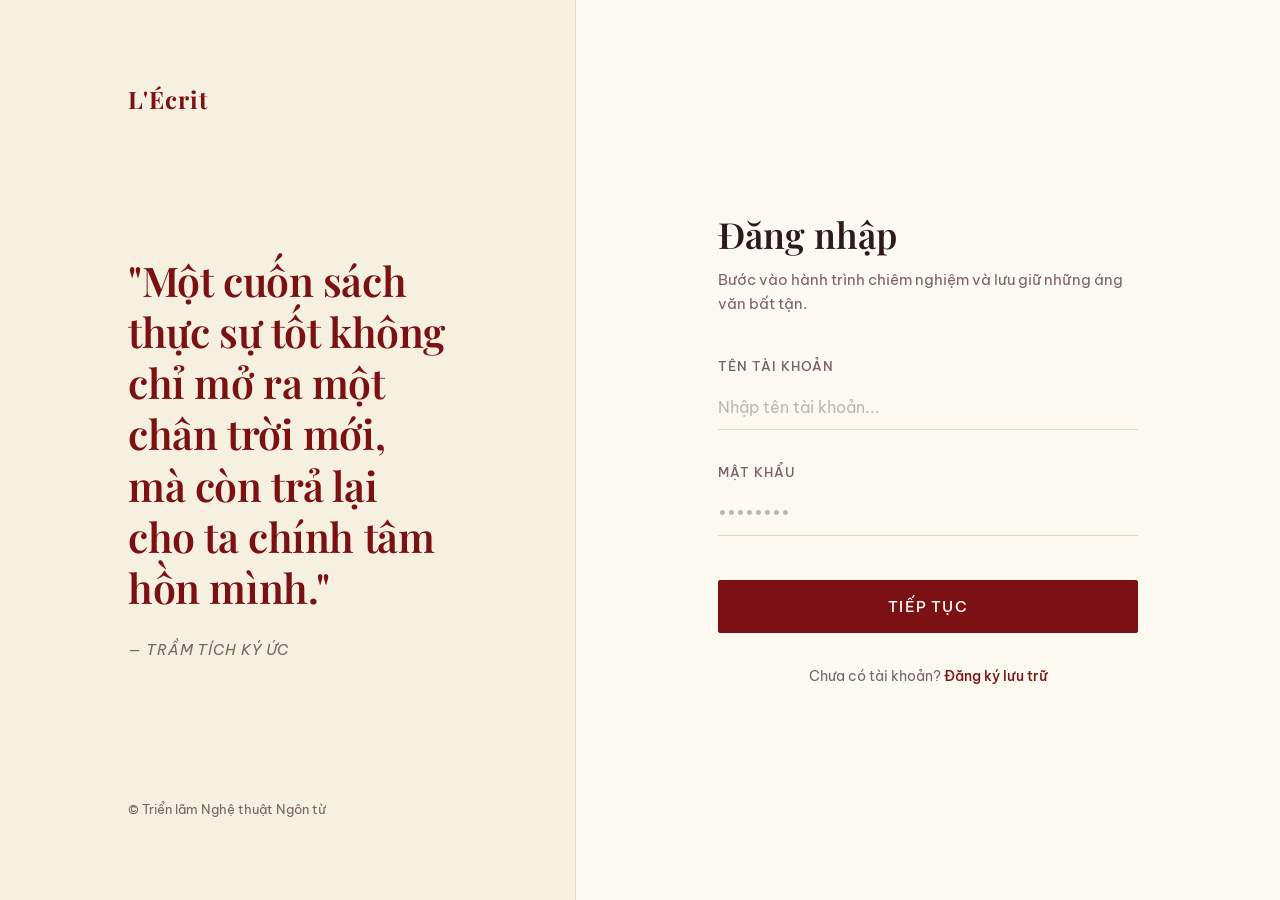
==== auth.html @ 05639f06 "add hinh anh - profile - login" ====
<!doctype html>
<html lang="vi">
  <head>
    <meta charset="UTF-8" />
    <meta name="viewport" content="width=device-width, initial-scale=1.0" />
    <title>Đăng nhập — Triển lãm Nghệ thuật Ngôn từ</title>

    <!-- Google Fonts: Playfair Display & Be Vietnam Pro -->
    <link rel="preconnect" href="https://fonts.googleapis.com" />
    <link rel="preconnect" href="https://fonts.gstatic.com" crossorigin />
    <link
      href="https://fonts.googleapis.com/css2?family=Be+Vietnam+Pro:ital,wght@0,300;0,400;0,500;0,600;1,400&family=Playfair+Display:ital,wght@0,400;0,600;0,700;1,400&display=swap"
      rel="stylesheet"
    />

    <style>
      /* ==========================================================================
       DESIGN TOKENS & RESET
       ========================================================================== */
      :root {
        --clr-bg-main: #f6f0e0; /* Lemon Cream - Nền toàn trang */
        --clr-surface: #fcf9f0; /* Trắng ấm - Nền bề mặt form */
        --clr-primary: #7b1113; /* Red Wine - Điểm nhấn chính */
        --clr-primary-dark: #52090c; /* Red Wine Dark - Hover */
        --clr-text-main: #2d1a1a; /* Nâu đỏ sẫm - Chữ chính */
        --clr-text-muted: #7a6363; /* Nâu nhạt - Nhãn & trích dẫn phụ */
        --clr-border: #e3d8c3; /* Viền mỏng */

        --font-heading: "Playfair Display", Georgia, serif;
        --font-body:
          "Be Vietnam Pro", -apple-system, BlinkMacSystemFont, sans-serif;
      }

      *,
      *::before,
      *::after {
        box-sizing: border-box;
        margin: 0;
        padding: 0;
      }

      body {
        font-family: var(--font-body);
        color: var(--clr-text-main);
        background-color: var(--clr-bg-main);
        line-height: 1.6;
        -webkit-font-smoothing: antialiased;
        overflow-x: hidden;
      }

      /* ==========================================================================
       SPLIT-SCREEN AUTH CONTAINER
       ========================================================================== */
      .auth-container {
        display: flex;
        min-height: 100vh;
        width: 100vw;
      }

      /* --- Khối Trái (Quote nghệ thuật - 45%) --- */
      .auth-quote-panel {
        flex: 0 0 45%;
        background-color: var(--clr-bg-main);
        padding: 80px 10%;
        display: flex;
        flex-direction: column;
        justify-content: space-between;
        border-right: 1px solid var(--clr-border);
      }

      .brand-back-link {
        font-family: var(--font-heading);
        font-size: 1.5rem;
        font-weight: 700;
        color: var(--clr-primary);
        text-decoration: none;
        letter-spacing: 0.04em;
        align-self: flex-start;
      }

      .quote-wrapper {
        margin: auto 0;
      }

      .editorial-quote {
        font-family: var(--font-heading);
        font-size: clamp(2rem, 3.2vw, 3rem);
        font-weight: 600;
        line-height: 1.25;
        color: var(--clr-primary);
        text-align: left;
        margin-bottom: 24px;
        letter-spacing: -0.01em;
      }

      .quote-author {
        font-family: var(--font-body);
        font-size: 0.9375rem;
        color: var(--clr-text-muted);
        letter-spacing: 0.06em;
        text-transform: uppercase;
      }

      .panel-footer-text {
        font-size: 0.8125rem;
        color: var(--clr-text-muted);
      }

      /* --- Khối Phải (Form - 55%) --- */
      .auth-form-panel {
        flex: 0 0 55%;
        background-color: var(--clr-surface);
        display: flex;
        align-items: center;
        justify-content: center;
        padding: 60px 10%;
      }

      .auth-form-wrapper {
        width: 100%;
        max-width: 420px;
      }

      .form-header {
        margin-bottom: 40px;
      }

      .form-title {
        font-family: var(--font-heading);
        font-size: 2.25rem;
        font-weight: 600;
        color: var(--clr-text-main);
        margin-bottom: 12px;
        line-height: 1.2;
      }

      .form-subtitle {
        font-size: 0.9375rem;
        color: var(--clr-text-muted);
      }

      /* --- Form Elements --- */
      .form-group {
        margin-bottom: 32px;
        display: flex;
        flex-direction: column;
      }

      .form-label {
        font-size: 0.8125rem;
        font-weight: 500;
        text-transform: uppercase;
        letter-spacing: 0.08em;
        color: var(--clr-text-muted);
        margin-bottom: 8px;
      }

      .form-input {
        font-family: var(--font-body);
        font-size: 1rem;
        color: var(--clr-text-main);
        background-color: transparent;
        border: none;
        border-bottom: 1px solid var(--clr-border);
        border-radius: 0; /* Anti-AI: Tuyệt đối không bo tròn */
        padding: 12px 0;
        outline: none;
        transition: border-color 0.3s ease;
      }

      .form-input::placeholder {
        color: rgba(122, 99, 99, 0.45);
      }

      .form-input:focus {
        border-bottom-color: var(--clr-primary);
      }

      /* Nút Submit sắc sảo */
      .btn-submit {
        font-family: var(--font-body);
        font-size: 0.9375rem;
        font-weight: 500;
        letter-spacing: 0.08em;
        text-transform: uppercase;
        color: #ffffff;
        background-color: var(--clr-primary);
        border: 1px solid var(--clr-primary);
        border-radius: 2px; /* Bo góc tối đa 2px theo quy chuẩn */
        padding: 16px 24px;
        width: 100%;
        cursor: pointer;
        transition:
          background-color 0.3s ease,
          border-color 0.3s ease;
        margin-top: 12px;
      }

      .btn-submit:hover {
        background-color: var(--clr-primary-dark);
        border-color: var(--clr-primary-dark);
      }

      .form-footer {
        margin-top: 32px;
        text-align: center;
        font-size: 0.875rem;
        color: var(--clr-text-muted);
      }

      .form-footer a {
        color: var(--clr-primary);
        text-decoration: none;
        font-weight: 500;
        transition: color 0.2s ease;
      }

      .form-footer a:hover {
        color: var(--clr-primary-dark);
        text-decoration: underline;
      }

      /* ==========================================================================
       RESPONSIVE DESIGN (MOBILE - DƯỚI 768PX)
       ========================================================================== */
      @media (max-width: 768px) {
        .auth-quote-panel {
          display: none; /* Ẩn hoàn toàn khối trái */
        }

        .auth-form-panel {
          flex: 0 0 100%; /* Khối phải chiếm 100% chiều rộng */
          width: 100%;
          padding: 60px 8%;
          min-height: 100vh;
        }

        .auth-form-wrapper {
          max-width: 100%;
        }
      }
    </style>
  </head>
  <body>
    <main class="auth-container">
      <!-- KHỐI TRÁI: Trích dẫn văn học nghệ thuật (45%) -->
      <aside class="auth-quote-panel">
        <a href="index.html" class="brand-back-link">L'Écrit</a>

        <div class="quote-wrapper">
          <blockquote class="editorial-quote">
            "Một cuốn sách thực sự tốt không chỉ mở ra một chân trời mới, mà còn
            trả lại cho ta chính tâm hồn mình."
          </blockquote>
          <cite class="quote-author">— Trầm tích ký ức</cite>
        </div>

        <p class="panel-footer-text">© Triển lãm Nghệ thuật Ngôn từ</p>
      </aside>

      <!-- KHỐI PHẢI: Form Đăng nhập (55%) -->
      <section class="auth-form-panel">
        <div class="auth-form-wrapper">
          <header class="form-header">
            <h2 class="form-title">Đăng nhập</h2>
            <p class="form-subtitle">
              Bước vào hành trình chiêm nghiệm và lưu giữ những áng văn bất tận.
            </p>
          </header>

          <form id="login-form" novalidate>
            <div class="form-group">
              <label for="username-input" class="form-label"
                >Tên tài khoản</label
              >
              <input
                type="text"
                id="username-input"
                name="username"
                class="form-input"
                placeholder="Nhập tên tài khoản..."
                autocomplete="username"
                required
              />
            </div>

            <div class="form-group">
              <label for="password-input" class="form-label">Mật khẩu</label>
              <input
                type="password"
                id="password-input"
                name="password"
                class="form-input"
                placeholder="••••••••"
                autocomplete="current-password"
                required
              />
            </div>

            <button type="submit" class="btn-submit">Tiếp tục</button>

            <footer class="form-footer">
              <p>Chưa có tài khoản? <a href="#">Đăng ký lưu trữ</a></p>
            </footer>
          </form>
        </div>
      </section>
    </main>
  </body>
  <script>
    /* ==========================================================================
       AUTH SCRIPT: GIẢ LẬP ĐĂNG NHẬP BẰNG LOCALSTORAGE
       ========================================================================== */
    document.addEventListener("DOMContentLoaded", () => {
      const loginForm = document.getElementById("login-form");
      const usernameInput = document.getElementById("username-input");

      if (!loginForm || !usernameInput) return;

      loginForm.addEventListener("submit", (e) => {
        e.preventDefault();

        const username = usernameInput.value.trim();
        if (!username) {
          usernameInput.focus();
          return;
        }

        // Lưu thông tin người dùng vào localStorage
        const userObj = {
          name: username,
          loggedInAt: new Date().toISOString(),
        };
        localStorage.setItem("currentUser", JSON.stringify(userObj));

        // Chuyển hướng về trang chủ
        window.location.href = "index.html";
      });
    });
    /* ==========================================================================
       AUTH SCRIPT: GIẢ LẬP ĐĂNG NHẬP BẰNG LOCALSTORAGE
       ========================================================================== */
    document.addEventListener("DOMContentLoaded", () => {
      const loginForm = document.getElementById("login-form");
      const usernameInput = document.getElementById("username-input");

      if (!loginForm || !usernameInput) return;

      loginForm.addEventListener("submit", (e) => {
        e.preventDefault();

        const username = usernameInput.value.trim();
        if (!username) {
          usernameInput.focus();
          return;
        }

        // Lưu thông tin người dùng vào localStorage
        const userObj = {
          name: username,
          loggedInAt: new Date().toISOString(),
        };
        localStorage.setItem("currentUser", JSON.stringify(userObj));

        // Chuyển hướng về trang chủ
        window.location.href = "index.html";
      });
    });
  </script>
</html>
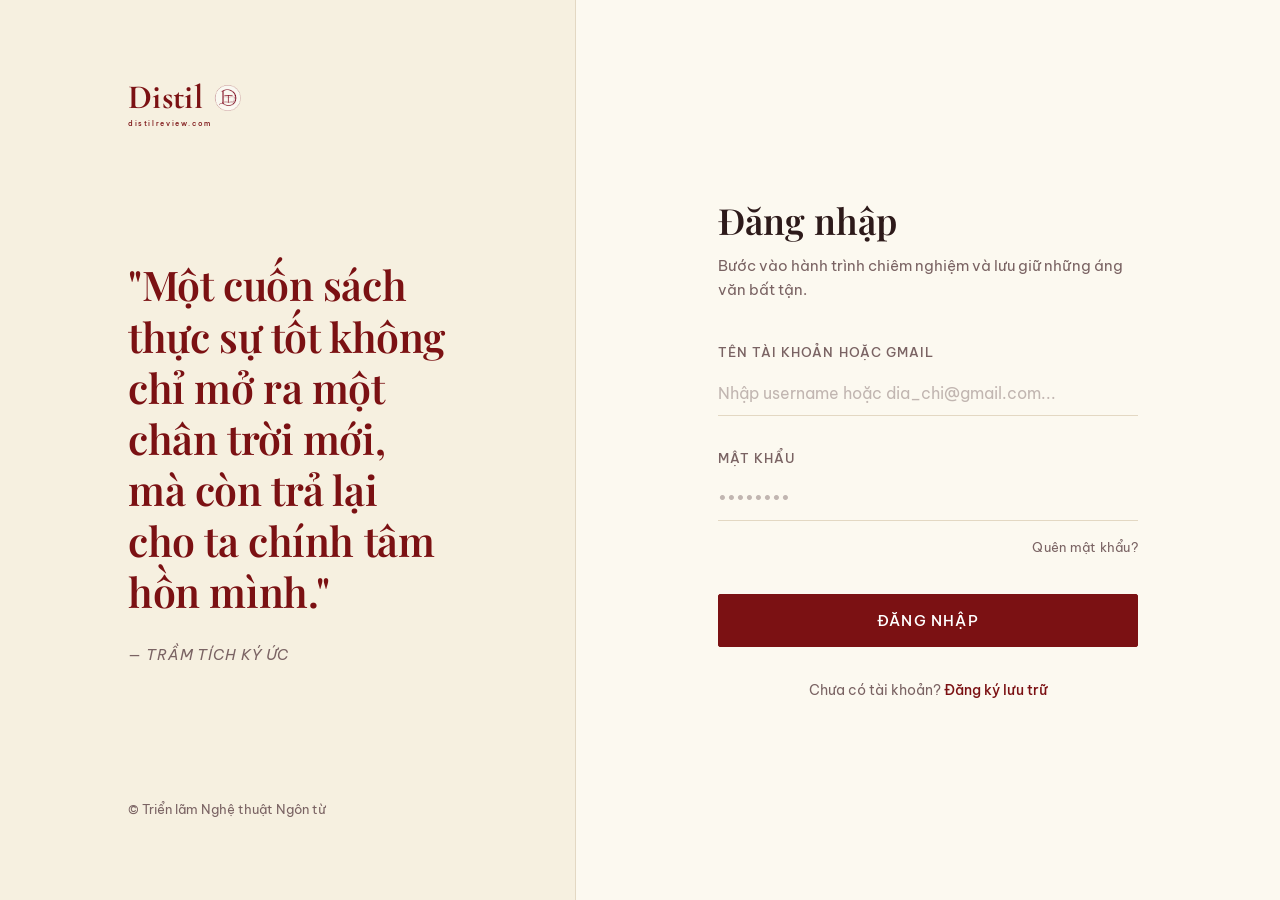
==== commit dbff1ae3: "update final exam task 4" ====
--- a/auth.html
+++ b/auth.html
@@ -9,7 +9,7 @@
     <link rel="preconnect" href="https://fonts.googleapis.com" />
     <link rel="preconnect" href="https://fonts.gstatic.com" crossorigin />
     <link
-      href="https://fonts.googleapis.com/css2?family=Be+Vietnam+Pro:ital,wght@0,300;0,400;0,500;0,600;1,400&family=Playfair+Display:ital,wght@0,400;0,600;0,700;1,400&display=swap"
+      href="https://fonts.googleapis.com/css2?family=Be+Vietnam+Pro:ital,wght@0,300;0,400;0,500;0,600;1,400&family=Cormorant+Garamond:ital,wght@0,400;0,600;0,700;1,400&family=Playfair+Display:ital,wght@0,400;0,600;0,700;1,400&display=swap"
       rel="stylesheet"
     />
 
@@ -68,14 +68,57 @@
         border-right: 1px solid var(--clr-border);
       }
 
-      .brand-back-link {
-        font-family: var(--font-heading);
-        font-size: 1.5rem;
+      .brand-logo {
+        display: flex;
+        flex-direction: column;
+        align-items: flex-start;
+        text-decoration: none;
+        margin: 0;
+        padding: 0;
+        align-self: flex-start;
+        transition: opacity 0.25s ease;
+      }
+
+      .brand-logo:hover {
+        opacity: 0.85;
+      }
+
+      .logo-brand-row {
+        display: flex;
+        align-items: center;
+        gap: 10px;
+      }
+
+      .logo-name {
+        font-family: "Cormorant Garamond", serif;
+        font-size: 2.125rem;
         font-weight: 700;
         color: var(--clr-primary);
-        text-decoration: none;
-        letter-spacing: 0.04em;
-        align-self: flex-start;
+        line-height: 1;
+        letter-spacing: 0.01em;
+      }
+
+      .brand-logo-img {
+        height: 36px;
+        width: auto;
+        object-fit: contain;
+        display: block;
+        transition: transform 0.3s ease;
+      }
+
+      .brand-logo:hover .brand-logo-img {
+        transform: scale(1.05);
+      }
+
+      .logo-domain {
+        font-family: var(--font-body);
+        font-size: 0.46rem;
+        font-weight: 500;
+        color: var(--clr-primary);
+        text-transform: lowercase;
+        letter-spacing: 0.22em;
+        line-height: 1;
+        margin-top: 4px;
       }
 
       .quote-wrapper {
@@ -220,6 +263,63 @@
         text-decoration: underline;
       }
 
+      /* Liên kết trợ giúp & Quên mật khẩu */
+      .form-help-row {
+        display: flex;
+        justify-content: flex-end;
+        margin-top: -16px;
+        margin-bottom: 24px;
+      }
+
+      .forgot-link {
+        font-size: 0.8125rem;
+        color: var(--clr-text-muted);
+        text-decoration: none;
+        letter-spacing: 0.02em;
+        transition: color 0.2s ease;
+      }
+
+      .forgot-link:hover {
+        color: var(--clr-primary);
+        text-decoration: underline;
+      }
+
+      /* Khối thông báo lỗi / thành công chuẩn Editorial */
+      .auth-alert {
+        display: none;
+        padding: 12px 16px;
+        border-radius: 2px;
+        font-size: 0.875rem;
+        line-height: 1.5;
+        margin-bottom: 24px;
+        transition: opacity 0.25s ease;
+      }
+
+      .auth-alert.is-visible {
+        display: block;
+      }
+
+      .auth-alert-error {
+        background-color: #fbf0ee;
+        border: 1px solid var(--clr-primary);
+        color: var(--clr-primary);
+      }
+
+      .auth-alert-success {
+        background-color: #f2f7f2;
+        border: 1px solid #2d6a4f;
+        color: #1b4332;
+      }
+
+      /* Chuyển đổi mượt mà giữa Đăng nhập và Đăng ký */
+      .auth-view {
+        transition: opacity 0.3s ease, transform 0.3s ease;
+      }
+
+      .auth-view.is-hidden {
+        display: none;
+      }
+
       /* ==========================================================================
        RESPONSIVE DESIGN (MOBILE - DƯỚI 768PX)
        ========================================================================== */
@@ -245,7 +345,17 @@
     <main class="auth-container">
       <!-- KHỐI TRÁI: Trích dẫn văn học nghệ thuật (45%) -->
       <aside class="auth-quote-panel">
-        <a href="index.html" class="brand-back-link">L'Écrit</a>
+        <a href="index.html" class="brand-logo" aria-label="Trở về trang chủ Distil">
+          <div class="logo-brand-row">
+            <span class="logo-name">Distil</span>
+            <img
+              src="images/LogoTD.PNG"
+              alt="Distil Logo"
+              class="brand-logo-img"
+            />
+          </div>
+          <span class="logo-domain">distilreview.com</span>
+        </a>
 
         <div class="quote-wrapper">
           <blockquote class="editorial-quote">
@@ -261,110 +371,663 @@
       <!-- KHỐI PHẢI: Form Đăng nhập (55%) -->
       <section class="auth-form-panel">
         <div class="auth-form-wrapper">
-          <header class="form-header">
-            <h2 class="form-title">Đăng nhập</h2>
-            <p class="form-subtitle">
-              Bước vào hành trình chiêm nghiệm và lưu giữ những áng văn bất tận.
-            </p>
-          </header>
-
-          <form id="login-form" novalidate>
-            <div class="form-group">
-              <label for="username-input" class="form-label"
-                >Tên tài khoản</label
-              >
-              <input
-                type="text"
-                id="username-input"
-                name="username"
-                class="form-input"
-                placeholder="Nhập tên tài khoản..."
-                autocomplete="username"
-                required
-              />
-            </div>
-
-            <div class="form-group">
-              <label for="password-input" class="form-label">Mật khẩu</label>
-              <input
-                type="password"
-                id="password-input"
-                name="password"
-                class="form-input"
-                placeholder="••••••••"
-                autocomplete="current-password"
-                required
-              />
-            </div>
-
-            <button type="submit" class="btn-submit">Tiếp tục</button>
-
-            <footer class="form-footer">
-              <p>Chưa có tài khoản? <a href="#">Đăng ký lưu trữ</a></p>
-            </footer>
-          </form>
+          <!-- VIEW 1: FORM ĐĂNG NHẬP -->
+          <div id="login-view" class="auth-view">
+            <header class="form-header">
+              <h2 class="form-title">Đăng nhập</h2>
+              <p class="form-subtitle">
+                Bước vào hành trình chiêm nghiệm và lưu giữ những áng văn bất tận.
+              </p>
+            </header>
+
+            <div id="login-alert" class="auth-alert" role="alert"></div>
+
+            <form id="login-form" novalidate>
+              <div class="form-group">
+                <label for="username-input" class="form-label"
+                  >Tên tài khoản hoặc Gmail</label
+                >
+                <input
+                  type="text"
+                  id="username-input"
+                  name="username"
+                  class="form-input"
+                  placeholder="Nhập username hoặc dia_chi@gmail.com..."
+                  autocomplete="username"
+                  required
+                />
+              </div>
+
+              <div class="form-group">
+                <label for="password-input" class="form-label">Mật khẩu</label>
+                <input
+                  type="password"
+                  id="password-input"
+                  name="password"
+                  class="form-input"
+                  placeholder="••••••••"
+                  autocomplete="current-password"
+                  required
+                />
+              </div>
+
+              <div class="form-help-row">
+                <a href="#" id="go-to-forgot" class="forgot-link">Quên mật khẩu?</a>
+              </div>
+
+              <button type="submit" class="btn-submit">Đăng nhập</button>
+
+              <footer class="form-footer">
+                <p>
+                  Chưa có tài khoản?
+                  <a href="#" id="go-to-register">Đăng ký lưu trữ</a>
+                </p>
+              </footer>
+            </form>
+          </div>
+
+          <!-- VIEW 2: FORM ĐĂNG KÝ -->
+          <div id="register-view" class="auth-view is-hidden">
+            <header class="form-header">
+              <h2 class="form-title">Đăng ký tài khoản</h2>
+              <p class="form-subtitle">
+                Khởi tạo không gian riêng để lưu giữ những áng văn bạn yêu quý.
+              </p>
+            </header>
+
+            <div id="register-alert" class="auth-alert" role="alert"></div>
+
+            <form id="register-form" novalidate>
+              <div class="form-group">
+                <label for="reg-username-input" class="form-label"
+                  >Tên tài khoản</label
+                >
+                <input
+                  type="text"
+                  id="reg-username-input"
+                  name="reg-username"
+                  class="form-input"
+                  placeholder="Chọn tên tài khoản..."
+                  autocomplete="username"
+                  required
+                />
+              </div>
+
+              <div class="form-group">
+                <label for="reg-email-input" class="form-label"
+                  >Email (Gmail)</label
+                >
+                <input
+                  type="email"
+                  id="reg-email-input"
+                  name="reg-email"
+                  class="form-input"
+                  placeholder="dia_chi@gmail.com"
+                  autocomplete="email"
+                  required
+                />
+              </div>
+
+              <div class="form-group">
+                <label for="reg-password-input" class="form-label"
+                  >Mật khẩu</label
+                >
+                <input
+                  type="password"
+                  id="reg-password-input"
+                  name="reg-password"
+                  class="form-input"
+                  placeholder="Nhập mật khẩu (tối thiểu 3 ký tự)..."
+                  autocomplete="new-password"
+                  required
+                />
+              </div>
+
+              <div class="form-group">
+                <label for="reg-confirm-password-input" class="form-label"
+                  >Nhập lại mật khẩu</label
+                >
+                <input
+                  type="password"
+                  id="reg-confirm-password-input"
+                  name="reg-confirm-password"
+                  class="form-input"
+                  placeholder="Xác nhận lại mật khẩu..."
+                  autocomplete="new-password"
+                  required
+                />
+              </div>
+
+              <button type="submit" class="btn-submit">Tạo tài khoản</button>
+
+              <footer class="form-footer">
+                <p>
+                  Đã có tài khoản?
+                  <a href="#" id="go-to-login">Quay lại đăng nhập</a>
+                </p>
+              </footer>
+            </form>
+          </div>
+
+          <!-- VIEW 3: FORM QUÊN MẬT KHẨU -->
+          <div id="forgot-view" class="auth-view is-hidden">
+            <header class="form-header">
+              <h2 class="form-title">Khôi phục mật khẩu</h2>
+              <p class="form-subtitle">
+                Nhập địa chỉ Gmail đã đăng ký để xác minh và thiết lập mật khẩu mới.
+              </p>
+            </header>
+
+            <div id="forgot-alert" class="auth-alert" role="alert"></div>
+
+            <form id="forgot-form" novalidate>
+              <div class="form-group">
+                <label for="forgot-email-input" class="form-label"
+                  >Gmail đã đăng ký</label
+                >
+                <input
+                  type="email"
+                  id="forgot-email-input"
+                  name="forgot-email"
+                  class="form-input"
+                  placeholder="dia_chi@gmail.com"
+                  autocomplete="email"
+                  required
+                />
+              </div>
+
+              <div class="form-group">
+                <label for="forgot-new-password-input" class="form-label"
+                  >Mật khẩu mới</label
+                >
+                <input
+                  type="password"
+                  id="forgot-new-password-input"
+                  name="forgot-new-password"
+                  class="form-input"
+                  placeholder="Nhập mật khẩu mới (tối thiểu 3 ký tự)..."
+                  autocomplete="new-password"
+                  required
+                />
+              </div>
+
+              <div class="form-group">
+                <label for="forgot-confirm-password-input" class="form-label"
+                  >Nhập lại mật khẩu mới</label
+                >
+                <input
+                  type="password"
+                  id="forgot-confirm-password-input"
+                  name="forgot-confirm-password"
+                  class="form-input"
+                  placeholder="Xác nhận lại mật khẩu mới..."
+                  autocomplete="new-password"
+                  required
+                />
+              </div>
+
+              <button type="submit" class="btn-submit">Đặt lại mật khẩu</button>
+
+              <footer class="form-footer">
+                <p>
+                  Đã nhớ mật khẩu?
+                  <a href="#" id="forgot-to-login">Quay lại đăng nhập</a>
+                </p>
+              </footer>
+            </form>
+          </div>
         </div>
       </section>
     </main>
   </body>
   <script>
     /* ==========================================================================
-       AUTH SCRIPT: GIẢ LẬP ĐĂNG NHẬP BẰNG LOCALSTORAGE
+       AUTH SCRIPT: XÁC THỰC ĐĂNG NHẬP, ĐĂNG KÝ, QUÊN MẬT KHẨU & LOCALSTORAGE
        ========================================================================== */
     document.addEventListener("DOMContentLoaded", () => {
+      // Các phần tử View
+      const loginView = document.getElementById("login-view");
+      const registerView = document.getElementById("register-view");
+      const forgotView = document.getElementById("forgot-view");
+
+      const goToRegister = document.getElementById("go-to-register");
+      const goToLogin = document.getElementById("go-to-login");
+      const goToForgot = document.getElementById("go-to-forgot");
+      const forgotToLogin = document.getElementById("forgot-to-login");
+
+      // Login Form elements
       const loginForm = document.getElementById("login-form");
       const usernameInput = document.getElementById("username-input");
-
-      if (!loginForm || !usernameInput) return;
-
-      loginForm.addEventListener("submit", (e) => {
-        e.preventDefault();
-
-        const username = usernameInput.value.trim();
-        if (!username) {
-          usernameInput.focus();
-          return;
+      const passwordInput = document.getElementById("password-input");
+      const loginAlert = document.getElementById("login-alert");
+
+      // Register Form elements
+      const registerForm = document.getElementById("register-form");
+      const regUsernameInput = document.getElementById("reg-username-input");
+      const regEmailInput = document.getElementById("reg-email-input");
+      const regPasswordInput = document.getElementById("reg-password-input");
+      const regConfirmPasswordInput = document.getElementById(
+        "reg-confirm-password-input",
+      );
+      const registerAlert = document.getElementById("register-alert");
+
+      // Forgot Form elements
+      const forgotForm = document.getElementById("forgot-form");
+      const forgotEmailInput = document.getElementById("forgot-email-input");
+      const forgotNewPasswordInput = document.getElementById(
+        "forgot-new-password-input",
+      );
+      const forgotConfirmPasswordInput = document.getElementById(
+        "forgot-confirm-password-input",
+      );
+      const forgotAlert = document.getElementById("forgot-alert");
+
+      // Hàm hiển thị thông báo
+      function showAlert(el, msg, type = "error") {
+        if (!el) return;
+        el.textContent = msg;
+        el.className = `auth-alert is-visible auth-alert-${type}`;
+      }
+
+      function hideAlert(el) {
+        if (!el) return;
+        el.textContent = "";
+        el.className = "auth-alert";
+      }
+
+      // Hàm chuyển đổi giữa các View mượt mà
+      function switchView(targetView) {
+        [loginAlert, registerAlert, forgotAlert].forEach(hideAlert);
+        [loginView, registerView, forgotView].forEach((v) => {
+          if (v) v.classList.add("is-hidden");
+        });
+        if (targetView) targetView.classList.remove("is-hidden");
+      }
+
+      // Kiểm tra định dạng Gmail hợp lệ
+      function isValidGmail(email) {
+        const gmailRegex = /^[a-zA-Z0-9._%+-]+@gmail\.com$/i;
+        return gmailRegex.test(email);
+      }
+
+      // Khởi tạo tài khoản mẫu ban đầu nếu registered_users chưa tồn tại hoặc thiếu Gmail
+      function initSampleUser() {
+        try {
+          const raw = localStorage.getItem("registered_users");
+          let users = raw ? JSON.parse(raw) : [];
+          const adminIdx = users.findIndex(
+            (u) => u.username && u.username.toLowerCase() === "admin",
+          );
+
+          if (adminIdx === -1) {
+            users.unshift({
+              username: "admin",
+              email: "admin@gmail.com",
+              password: "123",
+              createdAt: new Date().toISOString(),
+            });
+            localStorage.setItem("registered_users", JSON.stringify(users));
+          } else if (!users[adminIdx].email) {
+            users[adminIdx].email = "admin@gmail.com";
+            localStorage.setItem("registered_users", JSON.stringify(users));
+          }
+        } catch (e) {
+          console.error("Lỗi khởi tạo registered_users:", e);
         }
-
-        // Lưu thông tin người dùng vào localStorage
-        const userObj = {
-          name: username,
-          loggedInAt: new Date().toISOString(),
-        };
-        localStorage.setItem("currentUser", JSON.stringify(userObj));
-
-        // Chuyển hướng về trang chủ
-        window.location.href = "index.html";
-      });
-    });
-    /* ==========================================================================
-       AUTH SCRIPT: GIẢ LẬP ĐĂNG NHẬP BẰNG LOCALSTORAGE
-       ========================================================================== */
-    document.addEventListener("DOMContentLoaded", () => {
-      const loginForm = document.getElementById("login-form");
-      const usernameInput = document.getElementById("username-input");
-
-      if (!loginForm || !usernameInput) return;
-
-      loginForm.addEventListener("submit", (e) => {
-        e.preventDefault();
-
-        const username = usernameInput.value.trim();
-        if (!username) {
-          usernameInput.focus();
-          return;
-        }
-
-        // Lưu thông tin người dùng vào localStorage
-        const userObj = {
-          name: username,
-          loggedInAt: new Date().toISOString(),
-        };
-        localStorage.setItem("currentUser", JSON.stringify(userObj));
-
-        // Chuyển hướng về trang chủ
-        window.location.href = "index.html";
-      });
+      }
+      initSampleUser();
+
+      // Điều hướng giữa các View
+      if (goToRegister) {
+        goToRegister.addEventListener("click", (e) => {
+          e.preventDefault();
+          switchView(registerView);
+          if (regUsernameInput) regUsernameInput.focus();
+        });
+      }
+
+      if (goToLogin) {
+        goToLogin.addEventListener("click", (e) => {
+          e.preventDefault();
+          switchView(loginView);
+          if (usernameInput) usernameInput.focus();
+        });
+      }
+
+      if (goToForgot) {
+        goToForgot.addEventListener("click", (e) => {
+          e.preventDefault();
+          switchView(forgotView);
+          if (forgotEmailInput) forgotEmailInput.focus();
+        });
+      }
+
+      if (forgotToLogin) {
+        forgotToLogin.addEventListener("click", (e) => {
+          e.preventDefault();
+          switchView(loginView);
+          if (usernameInput) usernameInput.focus();
+        });
+      }
+
+      // 1. Xử lý ĐĂNG NHẬP (Bằng Username hoặc Gmail)
+      if (loginForm) {
+        loginForm.addEventListener("submit", (e) => {
+          e.preventDefault();
+          hideAlert(loginAlert);
+
+          const identifier = usernameInput ? usernameInput.value.trim() : "";
+          const password = passwordInput ? passwordInput.value : "";
+
+          // Kiểm tra để trống
+          if (!identifier || !password) {
+            showAlert(
+              loginAlert,
+              "Vui lòng nhập đầy đủ tên tài khoản/Gmail và mật khẩu!",
+              "error",
+            );
+            if (!identifier && usernameInput) usernameInput.focus();
+            else if (!password && passwordInput) passwordInput.focus();
+            return;
+          }
+
+          // Lấy danh sách tài khoản trong localStorage
+          let users = [];
+          try {
+            const raw = localStorage.getItem("registered_users");
+            users = raw ? JSON.parse(raw) : [];
+          } catch (err) {
+            console.error("Lỗi đọc registered_users:", err);
+          }
+
+          // Cho phép đăng nhập bằng Username HOẶC Gmail
+          const matchedUser = users.find(
+            (u) =>
+              (u.username &&
+                u.username.toLowerCase() === identifier.toLowerCase()) ||
+              (u.email && u.email.toLowerCase() === identifier.toLowerCase()),
+          );
+
+          if (!matchedUser || matchedUser.password !== password) {
+            showAlert(
+              loginAlert,
+              "Tên đăng nhập / Gmail hoặc mật khẩu không chính xác!",
+              "error",
+            );
+            if (passwordInput) {
+              passwordInput.value = "";
+              passwordInput.focus();
+            }
+            return;
+          }
+
+          // Đăng nhập hợp lệ -> lưu currentUser vào localStorage với thông tin nhất quán
+          const userObj = {
+            id: matchedUser.username,
+            username: matchedUser.username,
+            email: matchedUser.email || "",
+            name: matchedUser.username,
+            loggedInAt: new Date().toISOString(),
+          };
+          localStorage.setItem("currentUser", JSON.stringify(userObj));
+
+          // Chuyển hướng sang trang chủ
+          window.location.href = "index.html";
+        });
+      }
+
+      // 2. Xử lý ĐĂNG KÝ (Bắt buộc Gmail, kiểm tra duy nhất)
+      if (registerForm) {
+        registerForm.addEventListener("submit", (e) => {
+          e.preventDefault();
+          hideAlert(registerAlert);
+
+          const username = regUsernameInput ? regUsernameInput.value.trim() : "";
+          const email = regEmailInput ? regEmailInput.value.trim() : "";
+          const password = regPasswordInput ? regPasswordInput.value : "";
+          const confirmPassword = regConfirmPasswordInput
+            ? regConfirmPasswordInput.value
+            : "";
+
+          // Kiểm tra để trống
+          if (!username || !email || !password || !confirmPassword) {
+            showAlert(
+              registerAlert,
+              "Vui lòng điền đầy đủ tất cả các trường thông tin!",
+              "error",
+            );
+            return;
+          }
+
+          // Kiểm tra độ dài tên tài khoản
+          if (username.length < 3) {
+            showAlert(
+              registerAlert,
+              "Tên tài khoản phải có độ dài tối thiểu từ 3 ký tự!",
+              "error",
+            );
+            if (regUsernameInput) regUsernameInput.focus();
+            return;
+          }
+
+          // Kiểm tra định dạng Gmail
+          if (!isValidGmail(email)) {
+            showAlert(
+              registerAlert,
+              "Vui lòng nhập đúng định dạng Gmail (kết thúc bằng @gmail.com)!",
+              "error",
+            );
+            if (regEmailInput) regEmailInput.focus();
+            return;
+          }
+
+          // Kiểm tra độ dài mật khẩu tối thiểu
+          if (password.length < 3) {
+            showAlert(
+              registerAlert,
+              "Mật khẩu phải có độ dài tối thiểu từ 3 ký tự!",
+              "error",
+            );
+            if (regPasswordInput) regPasswordInput.focus();
+            return;
+          }
+
+          // Kiểm tra khớp mật khẩu xác nhận
+          if (password !== confirmPassword) {
+            showAlert(
+              registerAlert,
+              "Mật khẩu xác nhận không trùng khớp!",
+              "error",
+            );
+            if (regConfirmPasswordInput) {
+              regConfirmPasswordInput.value = "";
+              regConfirmPasswordInput.focus();
+            }
+            return;
+          }
+
+          // Lấy danh sách tài khoản hiện có
+          let users = [];
+          try {
+            const raw = localStorage.getItem("registered_users");
+            users = raw ? JSON.parse(raw) : [];
+          } catch (err) {
+            console.error("Lỗi đọc registered_users:", err);
+          }
+
+          // Kiểm tra trùng lặp tên tài khoản
+          const isUsernameTaken = users.some(
+            (u) => u.username && u.username.toLowerCase() === username.toLowerCase(),
+          );
+          if (isUsernameTaken) {
+            showAlert(
+              registerAlert,
+              "Tên tài khoản này đã được sử dụng! Vui lòng chọn tên khác.",
+              "error",
+            );
+            if (regUsernameInput) regUsernameInput.focus();
+            return;
+          }
+
+          // Kiểm tra ràng buộc quan trọng: 1 Gmail chỉ được đăng ký duy nhất 1 tài khoản
+          const isEmailTaken = users.some(
+            (u) => u.email && u.email.toLowerCase() === email.toLowerCase(),
+          );
+          if (isEmailTaken) {
+            showAlert(
+              registerAlert,
+              "Email này đã được sử dụng cho một tài khoản khác",
+              "error",
+            );
+            if (regEmailInput) regEmailInput.focus();
+            return;
+          }
+
+          // Thêm tài khoản mới vào hệ thống
+          const newUser = {
+            username: username,
+            email: email.toLowerCase(),
+            password: password,
+            createdAt: new Date().toISOString(),
+          };
+          users.push(newUser);
+          localStorage.setItem("registered_users", JSON.stringify(users));
+
+          // Thông báo thành công
+          showAlert(
+            registerAlert,
+            "Đăng ký tài khoản thành công! Đang chuyển về màn hình đăng nhập...",
+            "success",
+          );
+
+          // Reset form đăng ký
+          registerForm.reset();
+
+          // Tự động chuyển về form đăng nhập và điền sẵn email/username
+          setTimeout(() => {
+            switchView(loginView);
+            if (usernameInput) {
+              usernameInput.value = email;
+            }
+            if (passwordInput) {
+              passwordInput.value = "";
+              passwordInput.focus();
+            }
+          }, 1200);
+        });
+      }
+
+      // 3. Xử lý QUÊN MẬT KHẨU (Khôi phục bằng Gmail xác thực)
+      if (forgotForm) {
+        forgotForm.addEventListener("submit", (e) => {
+          e.preventDefault();
+          hideAlert(forgotAlert);
+
+          const email = forgotEmailInput ? forgotEmailInput.value.trim() : "";
+          const newPassword = forgotNewPasswordInput
+            ? forgotNewPasswordInput.value
+            : "";
+          const confirmPassword = forgotConfirmPasswordInput
+            ? forgotConfirmPasswordInput.value
+            : "";
+
+          // Kiểm tra để trống
+          if (!email || !newPassword || !confirmPassword) {
+            showAlert(
+              forgotAlert,
+              "Vui lòng điền đầy đủ tất cả các trường thông tin!",
+              "error",
+            );
+            return;
+          }
+
+          // Kiểm tra định dạng Gmail
+          if (!isValidGmail(email)) {
+            showAlert(
+              forgotAlert,
+              "Vui lòng nhập đúng định dạng Gmail (kết thúc bằng @gmail.com)!",
+              "error",
+            );
+            if (forgotEmailInput) forgotEmailInput.focus();
+            return;
+          }
+
+          // Lấy danh sách tài khoản
+          let users = [];
+          try {
+            const raw = localStorage.getItem("registered_users");
+            users = raw ? JSON.parse(raw) : [];
+          } catch (err) {
+            console.error("Lỗi đọc registered_users:", err);
+          }
+
+          // Kiểm tra Gmail có tồn tại trong hệ thống không
+          const userIndex = users.findIndex(
+            (u) => u.email && u.email.toLowerCase() === email.toLowerCase(),
+          );
+
+          if (userIndex === -1) {
+            showAlert(
+              forgotAlert,
+              "Email này chưa được đăng ký trong hệ thống!",
+              "error",
+            );
+            if (forgotEmailInput) forgotEmailInput.focus();
+            return;
+          }
+
+          // Kiểm tra độ dài mật khẩu mới
+          if (newPassword.length < 3) {
+            showAlert(
+              forgotAlert,
+              "Mật khẩu mới phải có độ dài tối thiểu từ 3 ký tự!",
+              "error",
+            );
+            if (forgotNewPasswordInput) forgotNewPasswordInput.focus();
+            return;
+          }
+
+          // Kiểm tra khớp mật khẩu mới
+          if (newPassword !== confirmPassword) {
+            showAlert(
+              forgotAlert,
+              "Mật khẩu xác nhận không trùng khớp!",
+              "error",
+            );
+            if (forgotConfirmPasswordInput) {
+              forgotConfirmPasswordInput.value = "";
+              forgotConfirmPasswordInput.focus();
+            }
+            return;
+          }
+
+          // Cập nhật mật khẩu mới cho tài khoản
+          users[userIndex].password = newPassword;
+          localStorage.setItem("registered_users", JSON.stringify(users));
+
+          // Thông báo thành công
+          showAlert(
+            forgotAlert,
+            "Đặt lại mật khẩu thành công! Đang chuyển về màn hình đăng nhập...",
+            "success",
+          );
+
+          // Reset form quên mật khẩu
+          forgotForm.reset();
+
+          // Chuyển về màn hình đăng nhập và điền sẵn Gmail
+          setTimeout(() => {
+            switchView(loginView);
+            if (usernameInput) {
+              usernameInput.value = email;
+            }
+            if (passwordInput) {
+              passwordInput.value = "";
+              passwordInput.focus();
+            }
+          }, 1200);
+        });
+      }
     });
   </script>
 </html>
